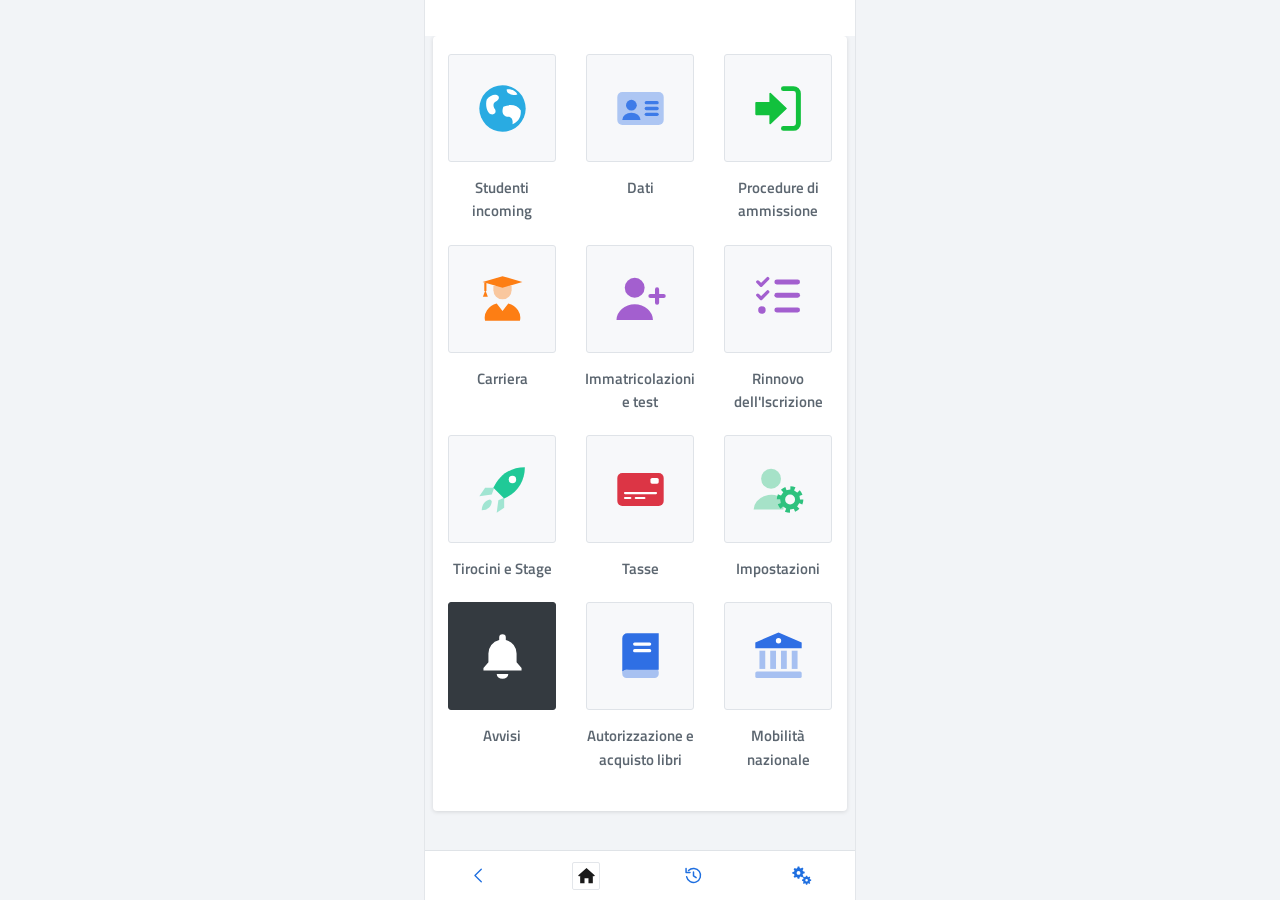
==== smart_edu/index.html @ e2c0d2c8 "Add Smart_Edu iPhone frontend clone (home, dati, carriera, immatricolazioni, anagrafica, piano di st" ====
<!doctype html>
<html lang="it">
<head>
  <meta charset="utf-8" />
  <meta name="viewport" content="width=device-width, initial-scale=1, maximum-scale=1, user-scalable=no, viewport-fit=cover" />
  <meta name="apple-mobile-web-app-capable" content="yes" />
  <meta name="mobile-web-app-capable" content="yes" />
  <meta name="apple-mobile-web-app-status-bar-style" content="default" />
  <meta name="apple-mobile-web-app-title" content="Smart_Edu" />
  <meta name="theme-color" content="#ffffff" />
  <meta name="format-detection" content="telephone=no" />
  <title>Smart_Edu</title>
  <link rel="apple-touch-icon" href="icon-180.png" />
  <link rel="manifest" href="manifest.json" />
  <link rel="preconnect" href="https://fonts.googleapis.com" />
  <link rel="preconnect" href="https://fonts.gstatic.com" crossorigin />
  <link href="https://fonts.googleapis.com/css2?family=Titillium+Web:wght@300;400;600;700&display=swap" rel="stylesheet" />
  <link rel="stylesheet" href="style.css" />
</head>
<body>
  <header class="topbar"></header>
  <main id="view"></main>
  <nav class="bottombar">
    <button id="nav-back" aria-label="Indietro"></button>
    <button id="nav-home" aria-label="Home"></button>
    <button id="nav-history" aria-label="Cronologia"></button>
    <button id="nav-settings" aria-label="Impostazioni"></button>
  </nav>
  <script src="icons.js"></script>
  <script src="data.js"></script>
  <script src="app.js"></script>
</body>
</html>
---- smart_edu/style.css ----
:root {
  --bg: #f2f4f7;
  --card: #ffffff;
  --tile: #f7f8fa;
  --tile-border: #dfe3e8;
  --label: #5c6670;
  --text: #19191a;
  --muted: #5d6874;
  --line: #d3dae1;
  --row-blue: #e3f0fb;
  --yellow: #fcc00a;
  --teal: #17a2b8;
  --nav: #1f6fe0;
  --nav-h: 50px;
  --top-h: 36px;
}

* { box-sizing: border-box; -webkit-tap-highlight-color: transparent; }

html, body {
  margin: 0;
  background: var(--bg);
  font-family: "Titillium Web", -apple-system, "Helvetica Neue", Arial, sans-serif;
  color: var(--text);
  -webkit-font-smoothing: antialiased;
  -webkit-text-size-adjust: 100%;
}

body {
  min-height: 100vh;
  padding-top: calc(env(safe-area-inset-top) + var(--top-h));
  padding-bottom: calc(env(safe-area-inset-bottom) + var(--nav-h) + 8px);
  overscroll-behavior-y: none;
}

button { font: inherit; color: inherit; background: none; border: 0; padding: 0; cursor: pointer; }

/* ---------- barra superiore ---------- */
.topbar {
  position: fixed;
  inset: 0 0 auto 0;
  height: calc(env(safe-area-inset-top) + var(--top-h));
  background: #fff;
  z-index: 20;
}

/* ---------- card contenitore ---------- */
#view { position: relative; }

.card {
  background: var(--card);
  margin: 0 8px;
  border-radius: 4px;
  box-shadow: 0 1px 4px rgba(0, 0, 0, 0.12);
  min-height: 300px;
}

.page { animation: pageIn 0.28s cubic-bezier(0.2, 0.8, 0.2, 1); }
.page.back { animation-name: pageBack; }
@keyframes pageIn { from { opacity: 0; transform: translateX(28px); } to { opacity: 1; transform: none; } }
@keyframes pageBack { from { opacity: 0; transform: translateX(-28px); } to { opacity: 1; transform: none; } }

/* ---------- griglia di riquadri ---------- */
.grid {
  display: grid;
  grid-template-columns: repeat(3, 1fr);
  column-gap: 30px;
  row-gap: 22px;
  padding: 18px 15px 40px;
}

.tile { display: flex; flex-direction: column; align-items: center; text-align: center; }

.tile .box {
  position: relative;
  width: 100%;
  aspect-ratio: 1 / 1;
  background: var(--tile);
  border: 1px solid var(--tile-border);
  border-radius: 3px;
  display: flex;
  align-items: center;
  justify-content: center;
  transition: box-shadow 0.15s, border-color 0.15s;
}
.tile .box svg { width: 50%; height: 50%; overflow: visible; }
.tile .box .s { opacity: 0.4; }
.tile.dark .box { background: #343a40; border-color: #343a40; }
.tile.dark .box .s { opacity: 0.6; }

.tile:focus { outline: none; }
.tile:focus-visible .box,
.tile.active .box {
  border-color: #8bbdf7;
  box-shadow: 0 0 0 3px #8bbdf7;
}

.tile .label {
  margin-top: 14px;
  font-weight: 600;
  font-size: 15px;
  line-height: 1.55;
  color: var(--label);
  overflow-wrap: anywhere;
  width: 106%;
}

/* ---------- anagrafica ---------- */
.form { padding: 14px 30px 60px 30px; }
.field { border-bottom: 1px solid #b9c3cc; padding: 10px 0 9px; min-height: 66px; display: flex; flex-direction: column; justify-content: flex-end; }
.field .k { font-size: 13px; font-weight: 300; color: var(--muted); line-height: 1.3; }
.field .v { font-size: 16px; color: #2b2f33; line-height: 1.5; text-transform: uppercase; }
.field .v.keep { text-transform: none; }
.field.empty .k { font-size: 16px; padding-bottom: 2px; }

/* ---------- piano di studi ---------- */
.piano { padding: 68px 30px 70px 30px; }

.actions { position: relative; display: flex; justify-content: flex-end; margin: 0 21px 16px 0; }
.btn-gray {
  background: #b1b1b1;
  color: #1c1c1c;
  font-size: 12.5px;
  letter-spacing: 0.01em;
  text-transform: uppercase;
  padding: 0 0;
  width: 154px;
  height: 46px;
  border-radius: 3px;
  box-shadow: 0 2px 6px rgba(0, 0, 0, 0.25);
  display: flex; align-items: center; justify-content: center; gap: 6px;
}
.btn-gray .caret { width: 0; height: 0; border-left: 4.5px solid transparent; border-right: 4.5px solid transparent; border-top: 5px solid currentColor; }
.dropdown {
  position: absolute;
  top: 48px;
  right: -28px;
  background: #fff;
  border: 1px solid rgba(0, 0, 0, 0.15);
  border-radius: 4px;
  box-shadow: 0 2px 8px rgba(0, 0, 0, 0.12);
  padding: 8px 0;
  z-index: 5;
  min-width: 226px;
  display: none;
}
.dropdown.open { display: block; }
.dropdown a { display: flex; align-items: center; gap: 8px; padding: 4px 22px; font-size: 16px; color: #1c1c1c; text-decoration: none; line-height: 1.6; }
.dropdown a svg { width: 17px; height: 17px; }
.dropdown a .pr { color: #1d1d1f; }

.info { width: 100%; border-collapse: collapse; margin-top: 15px; }
.info td { padding: 18px 12px; vertical-align: top; border-bottom: 1px solid #dfe3e7; font-size: 16.5px; line-height: 1.45; }
.info td:first-child { background: var(--row-blue); width: 51.5%; color: #1d1d1f; font-weight: 400; padding-top: 22px; }
.info td:last-child { font-weight: 300; font-size: 15px; color: #26282b; }
.info tr:last-child td { border-bottom: 0; }

h2.title { font-weight: 300; font-size: 27px; color: #19191a; margin: 44px 0 20px; line-height: 1.2; letter-spacing: -0.005em; }

.plan { width: 100%; border-collapse: separate; border-spacing: 0; }
.plan th { background: var(--yellow); font-weight: 400; font-size: 18px; color: #1d1d1f; text-align: left; padding: 18px 12px; border-bottom: 2px solid #f0f2f4; }
.plan th.r { text-align: right; }
.plan .year td { background: var(--teal); color: #fff; text-align: center; font-weight: 300; font-size: 15.5px; padding: 18px 12px; border-bottom: 2px solid #ccecf1; }
.plan .row td { padding: 17px 12px 16px; vertical-align: top; border-bottom: 2px solid #e7ebef; font-weight: 300; font-size: 15.5px; color: #19191a; line-height: 1.5; }
.plan .row.alt td { background: var(--row-blue); }
.plan .row td.cfu { width: 36px; text-align: left; padding-right: 30px; padding-left: 0; }
.plan .code { font-weight: 700; margin-right: 6px; }
.plan .ssd { display: block; color: var(--muted); font-size: 12.5px; margin-top: 7px; font-weight: 400; }
.plan .row.nossd td.main { padding-bottom: 40px; }
.plan.storico td { background: var(--row-blue); padding: 18px 12px; font-weight: 300; font-size: 15.5px; }
.plan.storico td b { font-weight: 400; }

/* ---------- barra inferiore ---------- */
.bottombar {
  position: fixed;
  inset: auto 0 0 0;
  height: calc(var(--nav-h) + env(safe-area-inset-bottom));
  padding-bottom: env(safe-area-inset-bottom);
  background: #fff;
  border-top: 1px solid #dfe3e7;
  display: grid;
  grid-template-columns: repeat(4, 1fr);
  z-index: 20;
}
.bottombar button { display: flex; align-items: center; justify-content: center; color: var(--nav); }
.bottombar button > span { display: flex; align-items: center; justify-content: center; width: 28px; height: 28px; }
.bottombar svg { width: 21px; height: 21px; }
#nav-back svg { width: 19px; height: 19px; }
#nav-settings svg { width: 22px; height: 22px; }
.bottombar button.on > span {
  width: 28px; height: 28px; color: #1a1a1a;
  border: 1px solid #e3e6ea; border-radius: 2px; background: #fff;
}
.bottombar button.on svg { width: 19px; height: 19px; }
.bottombar button:active > span { opacity: 0.5; }

/* schermo largo: vista centrata tipo iPhone */
@media (min-width: 600px) {
  body { max-width: 430px; margin: 0 auto; box-shadow: 0 0 0 1px #e3e6ea; }
  .topbar, .bottombar { max-width: 430px; margin: 0 auto; }
}
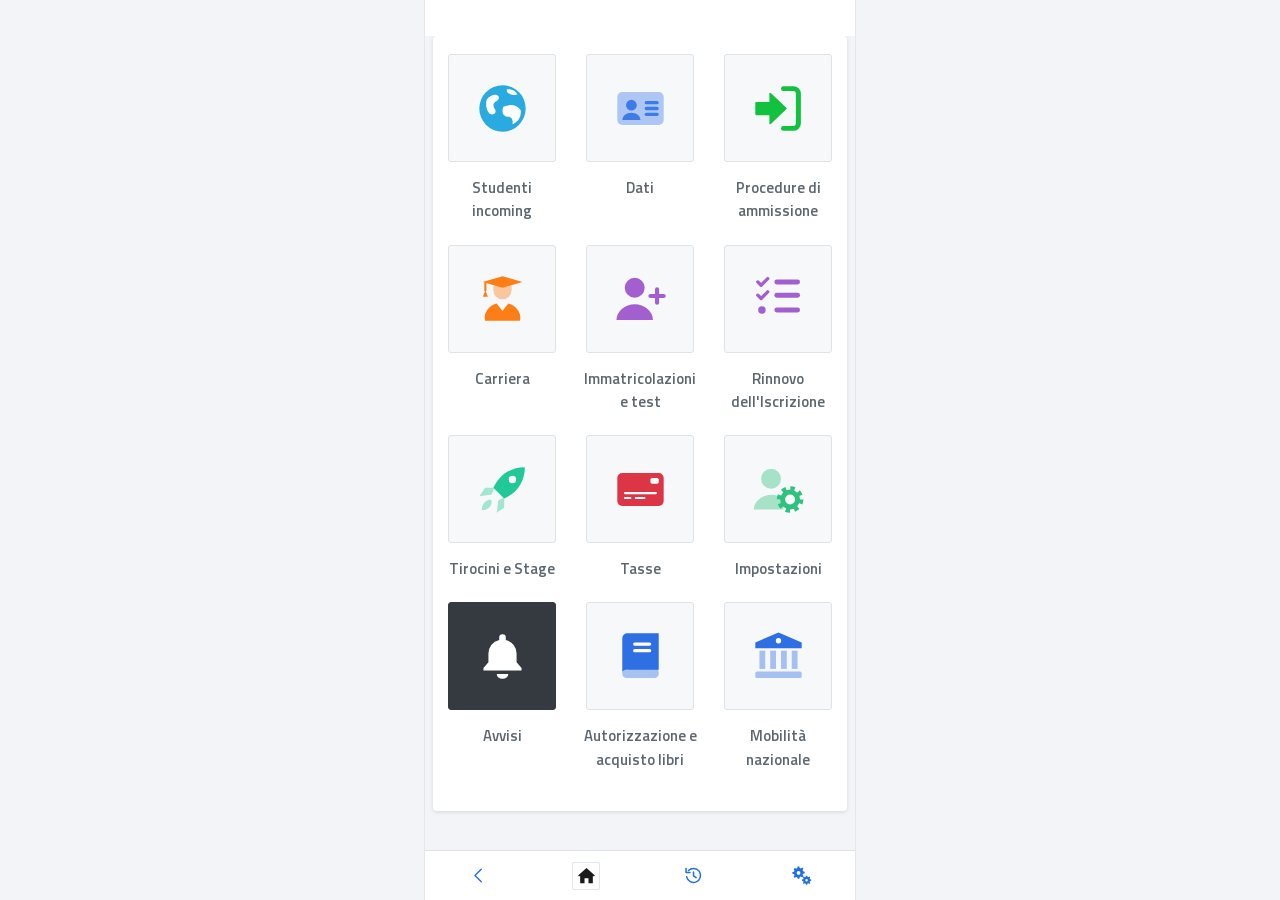
==== commit c0f03710: "Add Xcode wrapper project and bundle fonts locally Co-Authored-By: Claude Opus 5.5 <noreply@anthropi" ====
--- a/smart_edu/index.html
+++ b/smart_edu/index.html
@@ -12,9 +12,7 @@
   <title>Smart_Edu</title>
   <link rel="apple-touch-icon" href="icon-180.png" />
   <link rel="manifest" href="manifest.json" />
-  <link rel="preconnect" href="https://fonts.googleapis.com" />
-  <link rel="preconnect" href="https://fonts.gstatic.com" crossorigin />
-  <link href="https://fonts.googleapis.com/css2?family=Titillium+Web:wght@300;400;600;700&display=swap" rel="stylesheet" />
+  <link rel="stylesheet" href="fonts.css" />
   <link rel="stylesheet" href="style.css" />
 </head>
 <body>
--- a/smart_edu/fonts.css
+++ b/smart_edu/fonts.css
@@ -0,0 +1,28 @@
+@font-face {
+  font-family: 'Titillium Web';
+  font-style: normal;
+  font-weight: 300;
+  font-display: block;
+  src: url(fonts/titillium-300.woff2) format('woff2');
+}
+@font-face {
+  font-family: 'Titillium Web';
+  font-style: normal;
+  font-weight: 400;
+  font-display: block;
+  src: url(fonts/titillium-400.woff2) format('woff2');
+}
+@font-face {
+  font-family: 'Titillium Web';
+  font-style: normal;
+  font-weight: 600;
+  font-display: block;
+  src: url(fonts/titillium-600.woff2) format('woff2');
+}
+@font-face {
+  font-family: 'Titillium Web';
+  font-style: normal;
+  font-weight: 700;
+  font-display: block;
+  src: url(fonts/titillium-700.woff2) format('woff2');
+}
--- a/smart_edu/style.css
+++ b/smart_edu/style.css
@@ -24,6 +24,9 @@
   color: var(--text);
   -webkit-font-smoothing: antialiased;
   -webkit-text-size-adjust: 100%;
+  -webkit-user-select: none;
+  user-select: none;
+  -webkit-touch-callout: none;
 }
 
 body {
